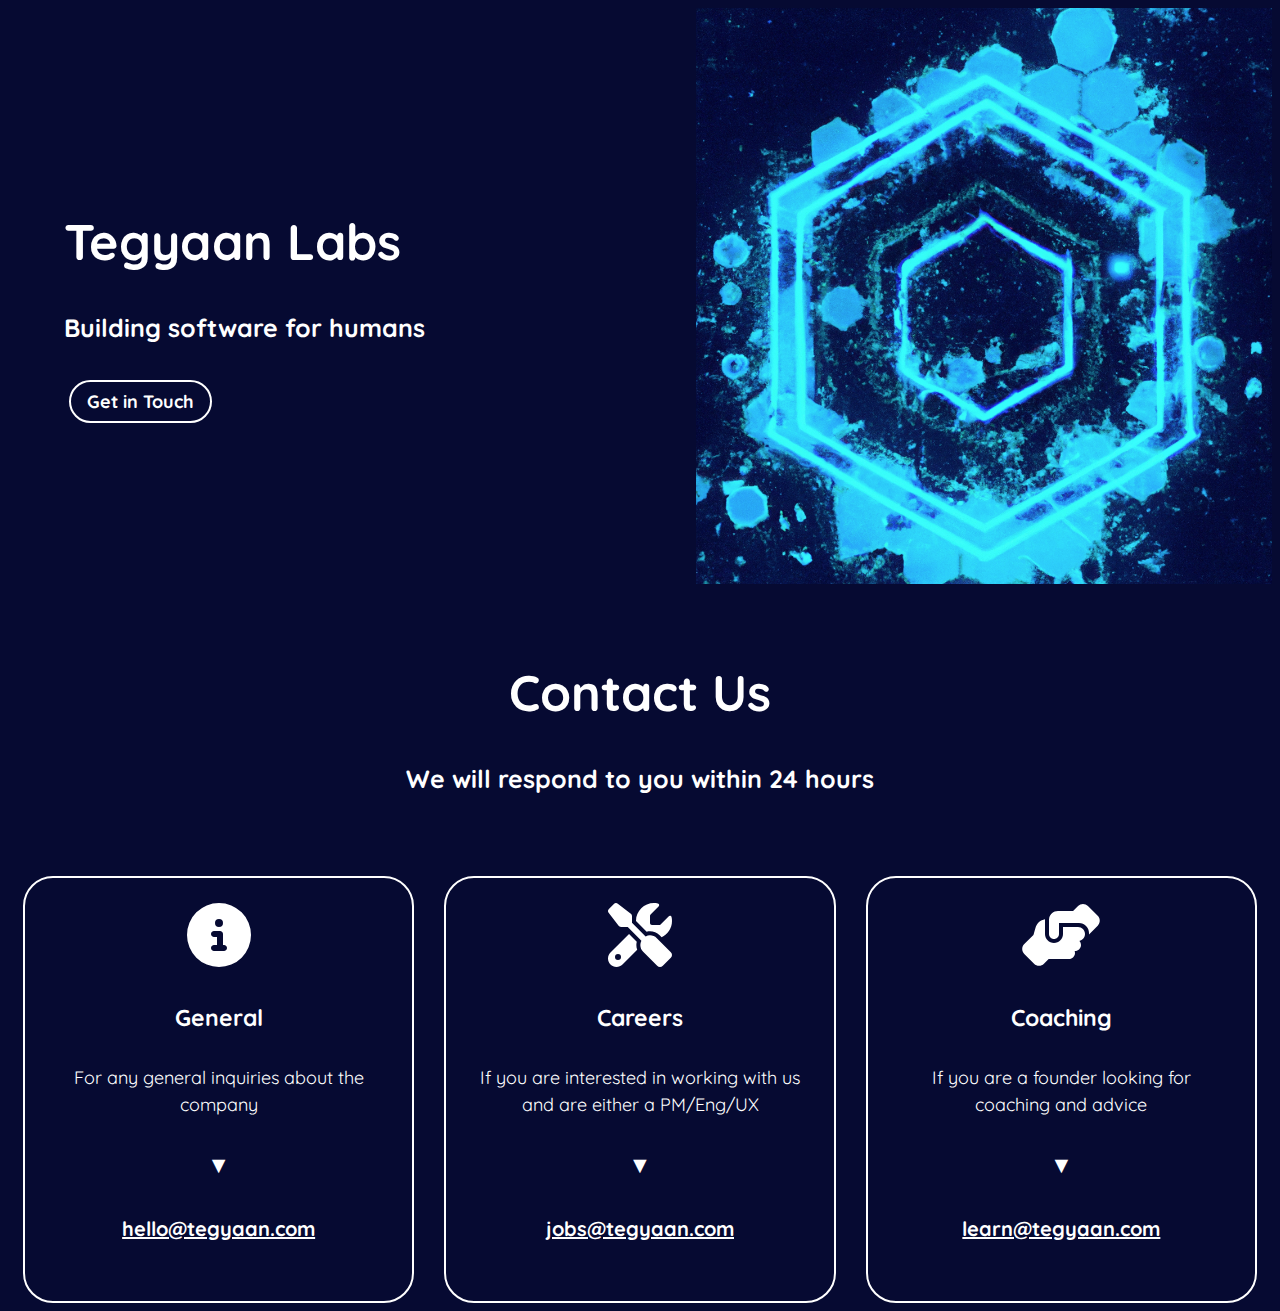
==== index.html @ 243fa38e "Initial push" ====
<!DOCTYPE html>
<html>
  <head>
    <title>Tegyaan Labs</title>
    <link href="https://fonts.googleapis.com/css?family=Quicksand&amp;display=swap&amp;subset=latin,latin-ext" rel="stylesheet" type="text/css">
    <link rel="stylesheet" type="text/css" href="base.css">
    <meta name="viewport" content="width=device-width,initial-scale=1">
    <script type="text/javascript">
      // Smooth scroll function
      function smoothScroll(target, duration) {
          var targetElement = document.querySelector(target);
          var targetPosition = targetElement.getBoundingClientRect().top;
          var startPosition = window.pageYOffset || document.documentElement.scrollTop;
          var distance = targetPosition - startPosition;
          var startTime = null;

          function scrollAnimation(currentTime) {
              if (startTime === null) {
                  startTime = currentTime;
              }
              var timeElapsed = currentTime - startTime;
              var scrollProgress = easeInOutQuad(timeElapsed, startPosition, distance, duration);
              window.scrollTo(0, scrollProgress);
              if (timeElapsed < duration) {
                  requestAnimationFrame(scrollAnimation);
              }
          }

          // Easing equation: easeInOutQuad
          function easeInOutQuad(t, b, c, d) {
              t /= d / 2;
              if (t < 1) return c / 2 * t * t + b;
              t--;
              return -c / 2 * (t * (t - 2) - 1) + b;
          }

          requestAnimationFrame(scrollAnimation);
      }

    </script>
  </head>
  <body>
    <div class="container-div">
      <div class="left-div">
        <div class="left-div-inner">
          <h1>Tegyaan Labs</h1>
          <h3>Building software for humans</h3>
          <a href="#contact" class="contact-button" onclick="smoothScroll('#contact', 1000)">Get in Touch</a>
        </div>
      </div>
      <div class="right-div">
        <img class="right-div" src="abstract-logo.png" alt="startup square">
      </div>
    </div>
    <h1 id="contact" style="text-align: center;padding-top:40px">Contact Us</h1>
    <h3 style="text-align: center">We will respond to you within 24 hours</h3>
    <div class="cards">
    <div class="card">
      <div class="inner-card">
        <!-- Generated with https://fontawesome.com/icons/info-circle?f=classic&s=solid&pc=%23ffffff -->
      <svg xmlns="http://www.w3.org/2000/svg" height="4em" viewBox="0 0 512 512"><!--! Font Awesome Free 6.4.2 by @fontawesome - https://fontawesome.com License - https://fontawesome.com/license (Commercial License) Copyright 2023 Fonticons, Inc. --><style>svg{fill:#ffffff}</style><path d="M256 512A256 256 0 1 0 256 0a256 256 0 1 0 0 512zM216 336h24V272H216c-13.3 0-24-10.7-24-24s10.7-24 24-24h48c13.3 0 24 10.7 24 24v88h8c13.3 0 24 10.7 24 24s-10.7 24-24 24H216c-13.3 0-24-10.7-24-24s10.7-24 24-24zm40-208a32 32 0 1 1 0 64 32 32 0 1 1 0-64z"/></svg>
      <h4>General</h4>
      <p>For any general inquiries about the company</p>
      <h4>▼</h4>
      <h5>
      <a href="mailto:hello@tegyaan.com">hello@tegyaan.com</a>
      </h5>
      </div>
    </div>
    <div class="card">
      <div class="inner-card">
        <!-- Generated with https://fontawesome.com/icons/tools?f=classic&s=solid&pc=%23ffffff -->
      <svg xmlns="http://www.w3.org/2000/svg" height="4em" viewBox="0 0 512 512"><!--! Font Awesome Free 6.4.2 by @fontawesome - https://fontawesome.com License - https://fontawesome.com/license (Commercial License) Copyright 2023 Fonticons, Inc. --><style>svg{fill:#ffffff}</style><path d="M78.6 5C69.1-2.4 55.6-1.5 47 7L7 47c-8.5 8.5-9.4 22-2.1 31.6l80 104c4.5 5.9 11.6 9.4 19 9.4h54.1l109 109c-14.7 29-10 65.4 14.3 89.6l112 112c12.5 12.5 32.8 12.5 45.3 0l64-64c12.5-12.5 12.5-32.8 0-45.3l-112-112c-24.2-24.2-60.6-29-89.6-14.3l-109-109V104c0-7.5-3.5-14.5-9.4-19L78.6 5zM19.9 396.1C7.2 408.8 0 426.1 0 444.1C0 481.6 30.4 512 67.9 512c18 0 35.3-7.2 48-19.9L233.7 374.3c-7.8-20.9-9-43.6-3.6-65.1l-61.7-61.7L19.9 396.1zM512 144c0-10.5-1.1-20.7-3.2-30.5c-2.4-11.2-16.1-14.1-24.2-6l-63.9 63.9c-3 3-7.1 4.7-11.3 4.7H352c-8.8 0-16-7.2-16-16V102.6c0-4.2 1.7-8.3 4.7-11.3l63.9-63.9c8.1-8.1 5.2-21.8-6-24.2C388.7 1.1 378.5 0 368 0C288.5 0 224 64.5 224 144l0 .8 85.3 85.3c36-9.1 75.8 .5 104 28.7L429 274.5c49-23 83-72.8 83-130.5zM56 432a24 24 0 1 1 48 0 24 24 0 1 1 -48 0z"/></svg>
      <h4>Careers</h4>
      <p>If you are interested in working with us and are either a PM/Eng/UX</p>
      <h4>▼</h4>
      <h5>
      <a href="mailto:jobs@tegyaan.com">jobs@tegyaan.com</a>
      </h5>
      </div>
    </div>
    <div class="card">
      <div class="inner-card">
        <!-- Generated with https://fontawesome.com/icons/hands-helping?f=classic&s=solid&pc=%23ffffff -->
      <svg xmlns="http://www.w3.org/2000/svg" height="4em" viewBox="0 0 640 512"><!--! Font Awesome Free 6.4.2 by @fontawesome - https://fontawesome.com License - https://fontawesome.com/license (Commercial License) Copyright 2023 Fonticons, Inc. --><style>svg{fill:#ffffff}</style><path d="M544 248v3.3l69.7-69.7c21.9-21.9 21.9-57.3 0-79.2L535.6 24.4c-21.9-21.9-57.3-21.9-79.2 0L416.3 64.5c-2.7-.3-5.5-.5-8.3-.5H296c-37.1 0-67.6 28-71.6 64H224V248c0 22.1 17.9 40 40 40s40-17.9 40-40V176c0 0 0-.1 0-.1V160l16 0 136 0c0 0 0 0 .1 0H464c44.2 0 80 35.8 80 80v8zM336 192v56c0 39.8-32.2 72-72 72s-72-32.2-72-72V129.4c-35.9 6.2-65.8 32.3-76 68.2L99.5 255.2 26.3 328.4c-21.9 21.9-21.9 57.3 0 79.2l78.1 78.1c21.9 21.9 57.3 21.9 79.2 0l37.7-37.7c.9 0 1.8 .1 2.7 .1H384c26.5 0 48-21.5 48-48c0-5.6-1-11-2.7-16H432c26.5 0 48-21.5 48-48c0-12.8-5-24.4-13.2-33c25.7-5 45.1-27.6 45.2-54.8v-.4c-.1-30.8-25.1-55.8-56-55.8c0 0 0 0 0 0l-120 0z"/></svg>
      <h4>Coaching</h4>
      <p>If you are a founder looking for coaching and advice</p>
      <h4>▼</h4>
      <h5>
      <a href="mailto:learn@tegyaan.com">learn@tegyaan.com</a>
      </h5>
      </div>
    </div>
    </div>
  </body>
</html>
---- base.css ----
body {
    background: #060a32;
}

h1, h3, a, h4, p {
    font-family: "Quicksand";
    color: #ffffff;
}

h1 {
    font-size: 50px;
    line-height: 1.4em;
    font-weight: 700;
}

h3 {
    font-size: 25px;
    line-height: 1.4em;
    margin-bottom: 40px;
}

h4 {
    font-weight: bold;
    font-size: 23px;
    line-height: 1.4em;
}

h5 {
    line-height: 1.4em;
    font-size: 1.25rem;
}

p {
    font-size: 18px;
    line-height: 1.5em;
}

.svg {
    width: 2em;
    height: 2em;
    vertical-align: -0.125em;
  }


.contact-button {
    border-color: #ffffff;
    border-style: solid;
    border-radius: 40px;
    border: 2px solid #ffffff;
    background-color: transparent;
    padding-right: 28px;
    padding-left: 28px;
    font-size: 18px;
    line-height: 34px;
    font-weight: bold;
    margin: 3px 5px 3px 5px;
    padding: .5rem 1rem;
    text-decoration: none;
    transition: color .15s ease-in-out,background-color .15s ease-in-out,border-color .15s ease-in-out,box-shadow .15s ease-in-out;
}

.contact-button:hover {
    color: #03bafc;
    border-color: #03bafc;
}

.container-div {
    display: flex;
    width: 100%;
    max-width: 100%;
}

.left-div {
    margin-left: auto;
    padding: 28px 28px 28px 28px;
    align-self: center;
    flex: 0 0 50%;
    max-width: 50%;
}

.left-div-inner {
    padding: 28px 28px 28px 28px;
}

.right-div {
    margin-right: auto;
    padding-right: 0;
    padding-left: 0;
    max-width: 50%;
    display: flex;
    justify-content: center;
    align-items: center;
}

.right-div img {
    max-width: 100%;
    max-height: 100%;
}

.cards {
    display: flex;
    justify-content: space-between;
    width: 100%;
    max-width: 100%;
    flex-wrap: wrap;
    padding-top: 40px;
    box-sizing: border-box;
}

.card {
    text-align: center;
    background-color: transparent;
    max-width: calc(33.33% - 30px);
    flex: 0 0 calc(33.33% - 30px);
    padding: 0 15px;
}

.inner-card {
    text-align: center;
    border-color: #ffffff;
    border-style: solid;
    border-radius: 30px;
    border: 2px solid #ffffff;
    background-color: transparent;
    padding: 25px;
    flex-direction: column;
}

.inner-card:hover {
    border-color: #03bafc;
}

/* Media Query for phone (max-width 767px) */
@media only screen and (max-width: 767px) {
    .container-div {
        flex-direction: column;
        align-items: center;
    }

    .left-div {
        margin-left: 0;
        margin-right: 0;
        max-width: 100%;
        text-align: center;
    }

    .right-div {
        margin-top: 20px; /* Add some spacing between the divs */
        max-width: 100%;
    }

    h1 {
        font-size: 35px;
        line-height: 1.4em;
        font-weight: 700;
    }

    h3 {
        font-size: 20px;
        line-height: 1.4em;
        margin-bottom: 40px;
    }

    .left-div-inner {
        padding: 0px 0px 0px 0px; /* Keeps all in the same line */
    }
  .cards {
    justify-content: center;
    padding-top: 20px;
  }

  .card {
    max-width: calc(100% - 30px);
    flex: 0 0 calc(100% - 30px);
    margin-bottom: 20px;
  }
}
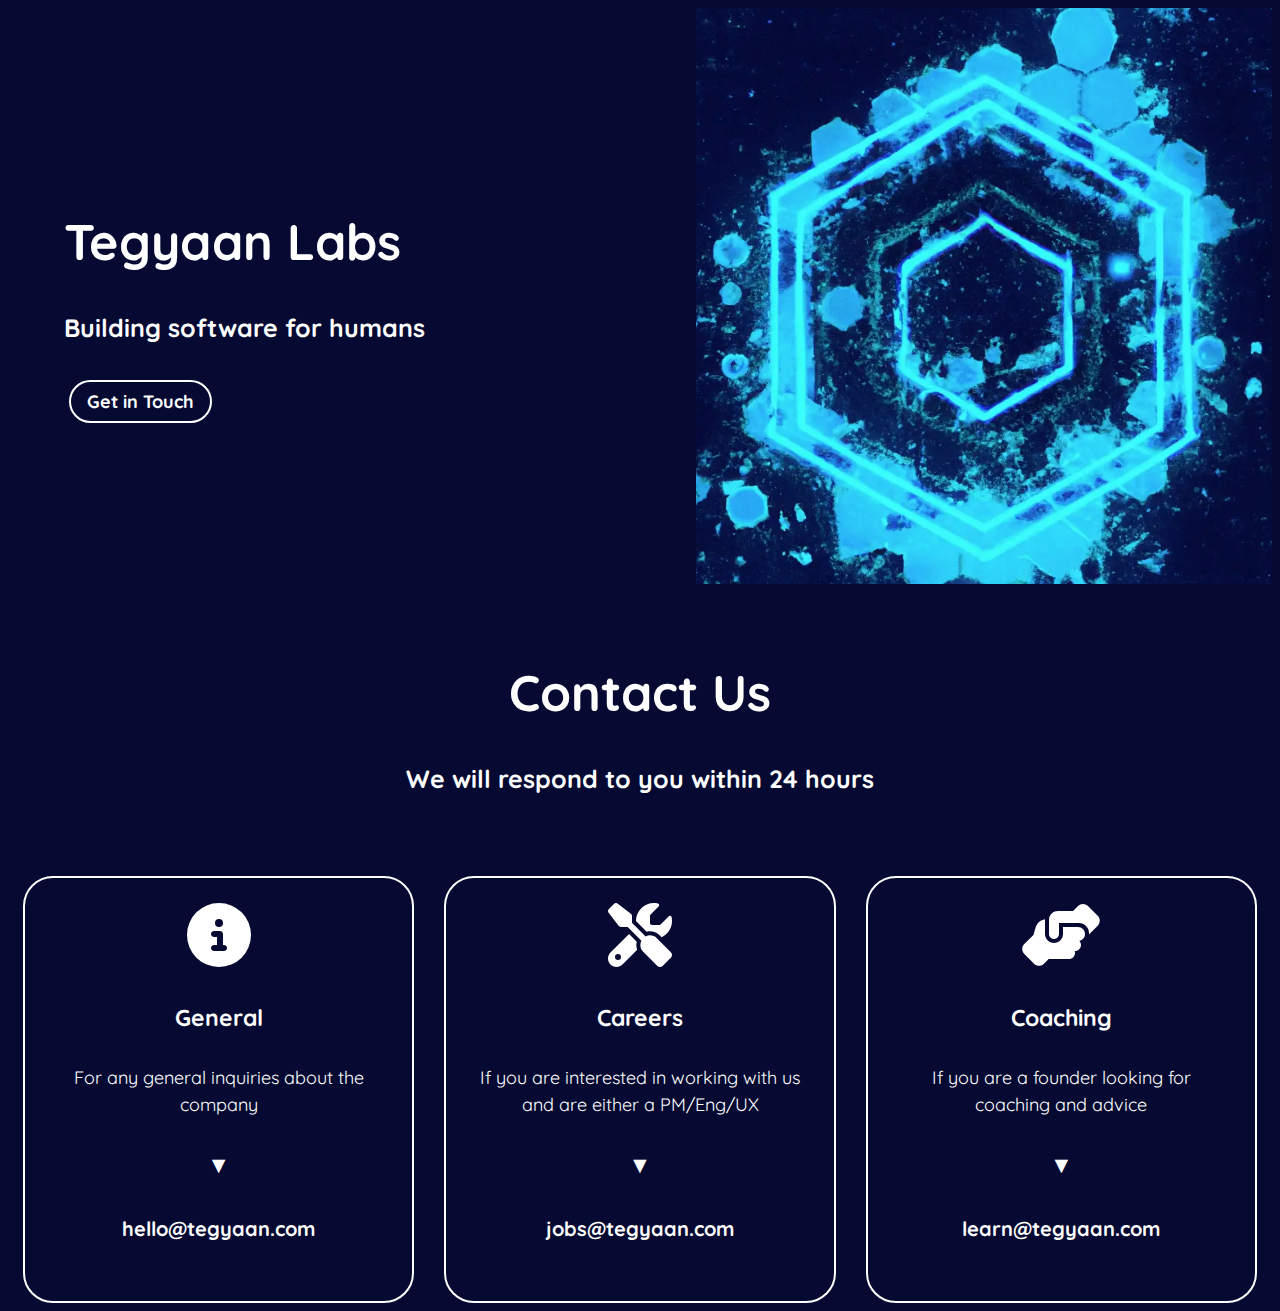
==== commit 4f985df9: "move up files one level for GH pages" ====
--- a/index.html
+++ b/index.html
@@ -1,10 +1,15 @@
 <!DOCTYPE html>
-<html>
+<html lang="en">
   <head>
+    <meta charset="utf-8" />
     <title>Tegyaan Labs</title>
-    <link href="https://fonts.googleapis.com/css?family=Quicksand&amp;display=swap&amp;subset=latin,latin-ext" rel="stylesheet" type="text/css">
-    <link rel="stylesheet" type="text/css" href="base.css">
-    <meta name="viewport" content="width=device-width,initial-scale=1">
+
+    <meta name="viewport" content="width=device-width, initial-scale=1" />
+    <meta name="description" content="Tegyaan Labs LTD" />
+
+    <link href="https://fonts.googleapis.com/css?family=Quicksand&amp;display=swap&amp;subset=latin,latin-ext" rel="stylesheet" type="text/css" />
+    <link rel="stylesheet" type="text/css" href="base.css" />
+    <link rel="icon" href="/favicon.ico" />
     <script type="text/javascript">
       // Smooth scroll function
       function smoothScroll(target, duration) {
@@ -49,7 +54,7 @@
         </div>
       </div>
       <div class="right-div">
-        <img class="right-div" src="abstract-logo.png" alt="startup square">
+        <img class="right-div" src="abstract-logo.webp" alt="startup square" />
       </div>
     </div>
     <h1 id="contact" style="text-align: center;padding-top:40px">Contact Us</h1>
@@ -58,36 +63,36 @@
     <div class="card">
       <div class="inner-card">
         <!-- Generated with https://fontawesome.com/icons/info-circle?f=classic&s=solid&pc=%23ffffff -->
-      <svg xmlns="http://www.w3.org/2000/svg" height="4em" viewBox="0 0 512 512"><!--! Font Awesome Free 6.4.2 by @fontawesome - https://fontawesome.com License - https://fontawesome.com/license (Commercial License) Copyright 2023 Fonticons, Inc. --><style>svg{fill:#ffffff}</style><path d="M256 512A256 256 0 1 0 256 0a256 256 0 1 0 0 512zM216 336h24V272H216c-13.3 0-24-10.7-24-24s10.7-24 24-24h48c13.3 0 24 10.7 24 24v88h8c13.3 0 24 10.7 24 24s-10.7 24-24 24H216c-13.3 0-24-10.7-24-24s10.7-24 24-24zm40-208a32 32 0 1 1 0 64 32 32 0 1 1 0-64z"/></svg>
+      <svg class="svg-icon" xmlns="http://www.w3.org/2000/svg" height="4em" viewBox="0 0 512 512"><!--! Font Awesome Free 6.4.2 by @fontawesome - https://fontawesome.com License - https://fontawesome.com/license (Commercial License) Copyright 2023 Fonticons, Inc. --><path d="M256 512A256 256 0 1 0 256 0a256 256 0 1 0 0 512zM216 336h24V272H216c-13.3 0-24-10.7-24-24s10.7-24 24-24h48c13.3 0 24 10.7 24 24v88h8c13.3 0 24 10.7 24 24s-10.7 24-24 24H216c-13.3 0-24-10.7-24-24s10.7-24 24-24zm40-208a32 32 0 1 1 0 64 32 32 0 1 1 0-64z"/></svg>
       <h4>General</h4>
       <p>For any general inquiries about the company</p>
-      <h4>▼</h4>
+      <h4>&#x25BC;</h4>
       <h5>
-      <a href="mailto:hello@tegyaan.com">hello@tegyaan.com</a>
+      <a class="email-button" rel="noopener noreferrer" href="mailto:hello@tegyaan.com">hello@tegyaan.com</a>
       </h5>
       </div>
     </div>
     <div class="card">
       <div class="inner-card">
         <!-- Generated with https://fontawesome.com/icons/tools?f=classic&s=solid&pc=%23ffffff -->
-      <svg xmlns="http://www.w3.org/2000/svg" height="4em" viewBox="0 0 512 512"><!--! Font Awesome Free 6.4.2 by @fontawesome - https://fontawesome.com License - https://fontawesome.com/license (Commercial License) Copyright 2023 Fonticons, Inc. --><style>svg{fill:#ffffff}</style><path d="M78.6 5C69.1-2.4 55.6-1.5 47 7L7 47c-8.5 8.5-9.4 22-2.1 31.6l80 104c4.5 5.9 11.6 9.4 19 9.4h54.1l109 109c-14.7 29-10 65.4 14.3 89.6l112 112c12.5 12.5 32.8 12.5 45.3 0l64-64c12.5-12.5 12.5-32.8 0-45.3l-112-112c-24.2-24.2-60.6-29-89.6-14.3l-109-109V104c0-7.5-3.5-14.5-9.4-19L78.6 5zM19.9 396.1C7.2 408.8 0 426.1 0 444.1C0 481.6 30.4 512 67.9 512c18 0 35.3-7.2 48-19.9L233.7 374.3c-7.8-20.9-9-43.6-3.6-65.1l-61.7-61.7L19.9 396.1zM512 144c0-10.5-1.1-20.7-3.2-30.5c-2.4-11.2-16.1-14.1-24.2-6l-63.9 63.9c-3 3-7.1 4.7-11.3 4.7H352c-8.8 0-16-7.2-16-16V102.6c0-4.2 1.7-8.3 4.7-11.3l63.9-63.9c8.1-8.1 5.2-21.8-6-24.2C388.7 1.1 378.5 0 368 0C288.5 0 224 64.5 224 144l0 .8 85.3 85.3c36-9.1 75.8 .5 104 28.7L429 274.5c49-23 83-72.8 83-130.5zM56 432a24 24 0 1 1 48 0 24 24 0 1 1 -48 0z"/></svg>
+      <svg class="svg-icon" xmlns="http://www.w3.org/2000/svg" height="4em" viewBox="0 0 512 512"><!--! Font Awesome Free 6.4.2 by @fontawesome - https://fontawesome.com License - https://fontawesome.com/license (Commercial License) Copyright 2023 Fonticons, Inc. --><path d="M78.6 5C69.1-2.4 55.6-1.5 47 7L7 47c-8.5 8.5-9.4 22-2.1 31.6l80 104c4.5 5.9 11.6 9.4 19 9.4h54.1l109 109c-14.7 29-10 65.4 14.3 89.6l112 112c12.5 12.5 32.8 12.5 45.3 0l64-64c12.5-12.5 12.5-32.8 0-45.3l-112-112c-24.2-24.2-60.6-29-89.6-14.3l-109-109V104c0-7.5-3.5-14.5-9.4-19L78.6 5zM19.9 396.1C7.2 408.8 0 426.1 0 444.1C0 481.6 30.4 512 67.9 512c18 0 35.3-7.2 48-19.9L233.7 374.3c-7.8-20.9-9-43.6-3.6-65.1l-61.7-61.7L19.9 396.1zM512 144c0-10.5-1.1-20.7-3.2-30.5c-2.4-11.2-16.1-14.1-24.2-6l-63.9 63.9c-3 3-7.1 4.7-11.3 4.7H352c-8.8 0-16-7.2-16-16V102.6c0-4.2 1.7-8.3 4.7-11.3l63.9-63.9c8.1-8.1 5.2-21.8-6-24.2C388.7 1.1 378.5 0 368 0C288.5 0 224 64.5 224 144l0 .8 85.3 85.3c36-9.1 75.8 .5 104 28.7L429 274.5c49-23 83-72.8 83-130.5zM56 432a24 24 0 1 1 48 0 24 24 0 1 1 -48 0z"/></svg>
       <h4>Careers</h4>
       <p>If you are interested in working with us and are either a PM/Eng/UX</p>
-      <h4>▼</h4>
+      <h4>&#x25BC;</h4>
       <h5>
-      <a href="mailto:jobs@tegyaan.com">jobs@tegyaan.com</a>
+      <a class="email-button" rel="noopener noreferrer" href="mailto:jobs@tegyaan.com">jobs@tegyaan.com</a>
       </h5>
       </div>
     </div>
     <div class="card">
       <div class="inner-card">
         <!-- Generated with https://fontawesome.com/icons/hands-helping?f=classic&s=solid&pc=%23ffffff -->
-      <svg xmlns="http://www.w3.org/2000/svg" height="4em" viewBox="0 0 640 512"><!--! Font Awesome Free 6.4.2 by @fontawesome - https://fontawesome.com License - https://fontawesome.com/license (Commercial License) Copyright 2023 Fonticons, Inc. --><style>svg{fill:#ffffff}</style><path d="M544 248v3.3l69.7-69.7c21.9-21.9 21.9-57.3 0-79.2L535.6 24.4c-21.9-21.9-57.3-21.9-79.2 0L416.3 64.5c-2.7-.3-5.5-.5-8.3-.5H296c-37.1 0-67.6 28-71.6 64H224V248c0 22.1 17.9 40 40 40s40-17.9 40-40V176c0 0 0-.1 0-.1V160l16 0 136 0c0 0 0 0 .1 0H464c44.2 0 80 35.8 80 80v8zM336 192v56c0 39.8-32.2 72-72 72s-72-32.2-72-72V129.4c-35.9 6.2-65.8 32.3-76 68.2L99.5 255.2 26.3 328.4c-21.9 21.9-21.9 57.3 0 79.2l78.1 78.1c21.9 21.9 57.3 21.9 79.2 0l37.7-37.7c.9 0 1.8 .1 2.7 .1H384c26.5 0 48-21.5 48-48c0-5.6-1-11-2.7-16H432c26.5 0 48-21.5 48-48c0-12.8-5-24.4-13.2-33c25.7-5 45.1-27.6 45.2-54.8v-.4c-.1-30.8-25.1-55.8-56-55.8c0 0 0 0 0 0l-120 0z"/></svg>
+      <svg class="svg-icon" xmlns="http://www.w3.org/2000/svg" height="4em" viewBox="0 0 640 512"><!--! Font Awesome Free 6.4.2 by @fontawesome - https://fontawesome.com License - https://fontawesome.com/license (Commercial License) Copyright 2023 Fonticons, Inc. --><path d="M544 248v3.3l69.7-69.7c21.9-21.9 21.9-57.3 0-79.2L535.6 24.4c-21.9-21.9-57.3-21.9-79.2 0L416.3 64.5c-2.7-.3-5.5-.5-8.3-.5H296c-37.1 0-67.6 28-71.6 64H224V248c0 22.1 17.9 40 40 40s40-17.9 40-40V176c0 0 0-.1 0-.1V160l16 0 136 0c0 0 0 0 .1 0H464c44.2 0 80 35.8 80 80v8zM336 192v56c0 39.8-32.2 72-72 72s-72-32.2-72-72V129.4c-35.9 6.2-65.8 32.3-76 68.2L99.5 255.2 26.3 328.4c-21.9 21.9-21.9 57.3 0 79.2l78.1 78.1c21.9 21.9 57.3 21.9 79.2 0l37.7-37.7c.9 0 1.8 .1 2.7 .1H384c26.5 0 48-21.5 48-48c0-5.6-1-11-2.7-16H432c26.5 0 48-21.5 48-48c0-12.8-5-24.4-13.2-33c25.7-5 45.1-27.6 45.2-54.8v-.4c-.1-30.8-25.1-55.8-56-55.8c0 0 0 0 0 0l-120 0z"/></svg>
       <h4>Coaching</h4>
       <p>If you are a founder looking for coaching and advice</p>
-      <h4>▼</h4>
+      <h4>&#x25BC;</h4>
       <h5>
-      <a href="mailto:learn@tegyaan.com">learn@tegyaan.com</a>
+      <a class="email-button" rel="noopener noreferrer" href="mailto:learn@tegyaan.com">learn@tegyaan.com</a>
       </h5>
       </div>
     </div>
--- a/base.css
+++ b/base.css
@@ -41,6 +41,9 @@
     vertical-align: -0.125em;
   }
 
+.svg-icon {
+    fill: #ffffff;
+}
 
 .contact-button {
     border-color: #ffffff;
@@ -57,6 +60,15 @@
     padding: .5rem 1rem;
     text-decoration: none;
     transition: color .15s ease-in-out,background-color .15s ease-in-out,border-color .15s ease-in-out,box-shadow .15s ease-in-out;
+}
+
+.email-button {
+    text-decoration: none;
+    transition: color .15s ease-in-out,background-color .15s ease-in-out,border-color .15s ease-in-out,box-shadow .15s ease-in-out;
+}
+
+.email-button:hover {
+    color: #03bafc;
 }
 
 .contact-button:hover {
